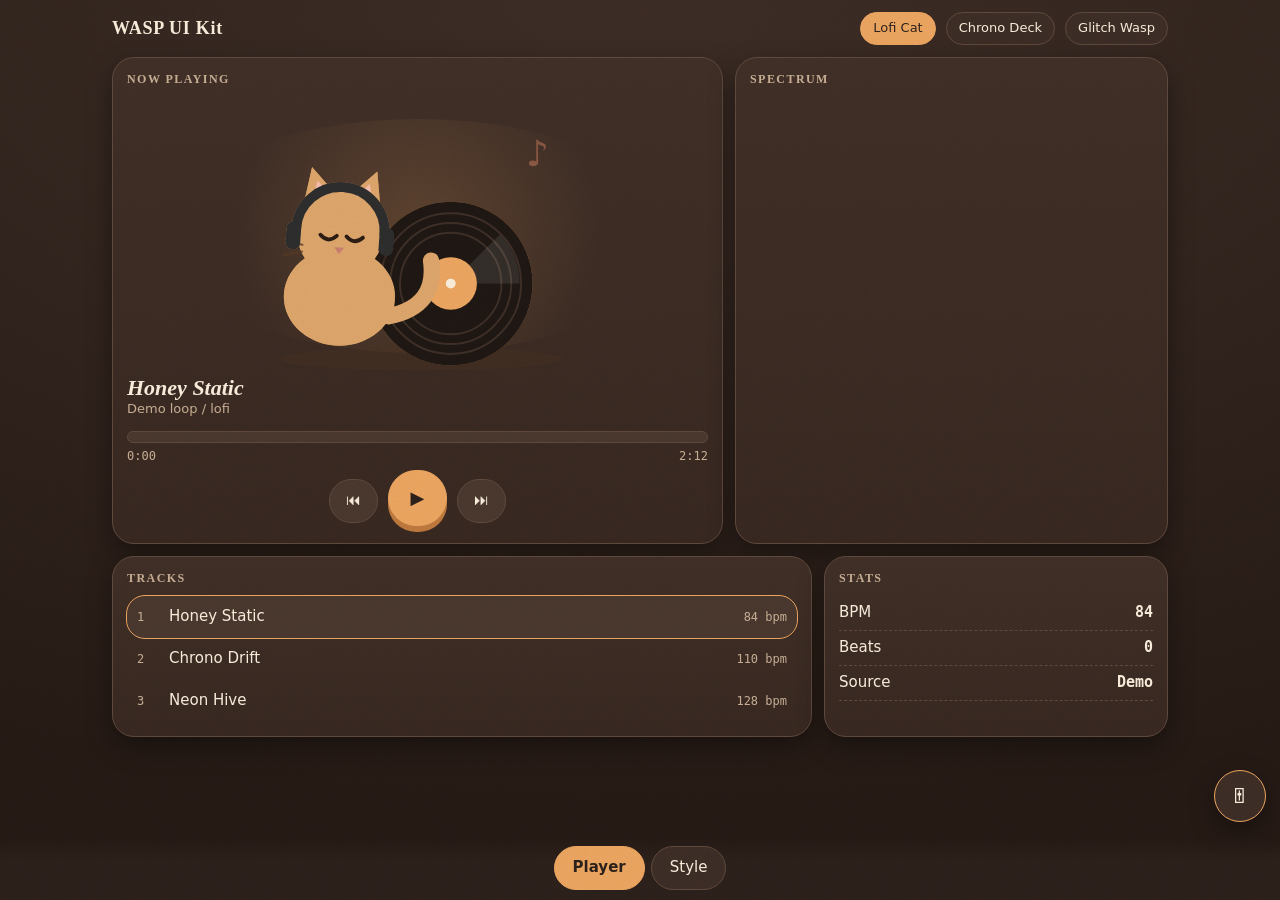
==== index.html @ d4907ed6 "Move demo to repo root" ====
<!doctype html>
<html lang="en" data-theme="lofi">
<head>
<meta charset="utf-8">
<meta name="viewport" content="width=device-width,initial-scale=1">
<title>WASP UI Kit: demo</title>
<link rel="stylesheet" href="src/base.css">
<link rel="stylesheet" href="src/theme-lofi.css">
<link rel="stylesheet" href="src/theme-chrono.css">
<link rel="stylesheet" href="src/theme-wasp.css">
</head>
<body>
<div class="fx-grain"></div><div class="fx-scan"></div>
<div class="app">
  <header class="topbar"><div class="brand">WASP UI Kit</div><div class="row" id="themes"></div></header>
  <main>
    <section class="view active" id="v-player"><div class="grid">
      <div class="card c-now"><h2>Now playing</h2>
        <div class="stage" id="stage" title="Poke it"></div>
        <div class="title" id="title">Honey Static</div><div class="artist" id="artist">&nbsp;</div>
        <div class="progress" id="prog" style="margin-top:12px"><i></i></div>
        <div class="time"><span id="cur">0:00</span><span id="dur">0:00</span></div>
        <div class="row" style="justify-content:center;margin-top:10px">
          <button class="btn" id="prev" aria-label="Previous track">⏮</button>
          <button class="btn btn--primary btn--big" id="play" aria-label="Play or pause">▶</button>
          <button class="btn" id="next" aria-label="Next track">⏭</button>
        </div>
      </div>
      <div class="card c-viz"><h2>Spectrum</h2><div class="bars" id="bars"></div></div>
      <div class="card c-list"><h2>Tracks</h2><ul class="tracks" id="tracks"></ul></div>
      <div class="card c-stats"><h2>Stats</h2>
        <div class="stat"><span>BPM</span><b id="sBpm">–</b></div>
        <div class="stat"><span>Beats</span><b id="sBeats">0</b></div>
        <div class="stat"><span>Source</span><b id="sSrc">Demo</b></div>
      </div>
    </div></section>
    <section class="view" id="v-style"><div class="grid">
      <div class="card c-theme"><h2>Motion</h2>
        <label class="toggle"><input type="checkbox" id="calm"><span></span>Calm mode</label>
        <p class="artist">Tap the mascot on the Player tab to poke it.</p>
      </div>
      <div class="card c-colors"><h2>Accent colors</h2>
        <div class="swatches" id="swatches"></div>
        <div class="row" style="margin-top:12px"><label class="artist" for="pick">Custom accent</label><input type="color" id="pick" value="#b6ff00"></div>
      </div>
    </div></section>
  </main>
</div>
<nav class="nav"><button data-v="player" aria-current="page">Player</button><button data-v="style">Style</button></nav>
<div class="overlay" id="ov">
  <div class="grip"><span>Mixer</span><button class="chip" id="ovx" aria-label="Close mixer">✕</button></div>
  <label class="artist" for="vol">Volume</label><input type="range" id="vol" min="0" max="1" step=".01" value=".8">
  <label class="toggle"><input type="checkbox" id="mute"><span></span>Mute</label>
  <label class="btn" style="display:block;text-align:center;margin-top:8px">Load your own audio<input type="file" id="file" accept="audio/*" class="sr"></label>
</div>
<button class="fab" id="fab" aria-label="Open mixer">🎚</button>
<div class="toast" id="toast" role="status"></div>
<script src="src/sprites.js"></script>
<script src="src/beat.js"></script>
<script src="src/app.js"></script>
</body>
</html>
---- src/base.css ----
/* WASP UI KIT - base.css : tokens, layout, components. Themes only override tokens + flourishes. */
:root{
  --bg:#111; --panel:#1b1b1f; --panel2:#25252b; --ink:#eee; --dim:#9a9aa6; --accent:#b6ff00; --accent2:#ff2bd6; --cyan:#00e5ff;
  --line:#33333b; --radius:12px; --shadow:0 6px 24px rgba(0,0,0,.35); --cat:#d9a066; --ear:#f2b8a8;
  --font-ui:system-ui,-apple-system,"Segoe UI",Roboto,sans-serif; --font-head:var(--font-ui); --font-mono:ui-monospace,Menlo,Consolas,monospace;
  --beat:0; --nod:1; --bpm:100; --grain:0; --scan:0; --speed:1;
}
*{box-sizing:border-box;margin:0}
html,body{height:100%}
body{background:var(--bg);color:var(--ink);font:15px/1.45 var(--font-ui);-webkit-tap-highlight-color:transparent;overflow-x:hidden}
button{font:inherit;color:inherit;cursor:pointer}
.sr{position:absolute;width:1px;height:1px;overflow:hidden;clip:rect(0 0 0 0)}
.fx-grain,.fx-scan{position:fixed;inset:0;pointer-events:none;z-index:50}
.fx-grain{opacity:calc(var(--grain)*.16);background-image:url("data:image/svg+xml;utf8,<svg xmlns='http://www.w3.org/2000/svg' width='140' height='140'><filter id='n'><feTurbulence type='fractalNoise' baseFrequency='.9' numOctaves='2'/></filter><rect width='100%' height='100%' filter='url(%23n)'/></svg>");mix-blend-mode:overlay}
.fx-scan{opacity:var(--scan);background:repeating-linear-gradient(0deg,rgba(0,0,0,.28) 0 1px,transparent 1px 3px)}
.app{max-width:1080px;margin:0 auto;padding:12px 12px 92px;min-height:100%}
.topbar{display:flex;align-items:center;gap:10px;margin-bottom:12px}
.brand{font:700 18px var(--font-head);letter-spacing:.04em;margin-right:auto}
.chip{border:1px solid var(--line);background:var(--panel);padding:6px 12px;border-radius:999px;font-size:13px;transition:transform .15s,background .2s,border-color .2s}
.chip:hover{transform:translateY(-1px)} .chip[aria-pressed=true]{background:var(--accent);color:var(--bg);border-color:var(--accent)}
.view{display:none} .view.active{display:block;animation:viewIn .38s cubic-bezier(.2,.8,.2,1)}
@keyframes viewIn{from{opacity:0;transform:translateY(10px) scale(.99)}to{opacity:1;transform:none}}
.grid{display:grid;gap:12px;grid-template-columns:repeat(12,1fr)}
.card{background:var(--panel);border:1px solid var(--line);border-radius:var(--radius);box-shadow:var(--shadow);padding:14px;position:relative;grid-column:span 12}
.card h2{font:700 12px var(--font-head);letter-spacing:.12em;text-transform:uppercase;color:var(--dim);margin-bottom:10px}
@media(min-width:760px){.c-now{grid-column:span 7}.c-viz{grid-column:span 5}.c-list{grid-column:span 8}.c-stats{grid-column:span 4}.c-theme{grid-column:span 4}.c-colors{grid-column:span 8}}
.stage{display:grid;place-items:center;position:relative}
.stage .mascot{width:min(100%,360px);height:auto;transition:transform .12s ease-out,opacity .3s}
.stage.swap .mascot{opacity:0;transform:scale(.94)}
.stage--big .mascot{width:min(100%,520px)}
.title{font:800 22px var(--font-head);line-height:1.15} .artist{color:var(--dim);font-size:13px}
.row{display:flex;align-items:center;gap:10px;flex-wrap:wrap} .grow{flex:1}
.btn{border:1px solid var(--line);background:var(--panel2);padding:10px 16px;border-radius:var(--radius);transition:transform .12s,box-shadow .12s,background .2s;min-width:46px}
.btn:hover{transform:translateY(-1px)} .btn:active{transform:translateY(1px) scale(.98)}
.btn--primary{background:var(--accent);color:var(--bg);border-color:var(--accent);font-weight:700}
.btn--big{padding:14px 22px;font-size:18px}
.progress{height:10px;background:var(--panel2);border-radius:999px;position:relative;cursor:pointer;border:1px solid var(--line)}
.progress i{position:absolute;inset:0 auto 0 0;width:0;background:var(--accent);border-radius:inherit;box-shadow:0 0 calc(var(--beat)*14px) var(--accent)}
.time{display:flex;justify-content:space-between;color:var(--dim);font:12px var(--font-mono);margin-top:6px}
.bars{display:flex;align-items:flex-end;gap:3px;height:110px}
.bars span{flex:1;background:var(--accent);border-radius:3px 3px 0 0;transform-origin:bottom;transform:scaleY(.08);transition:transform .06s linear;opacity:.9}
.bars span:nth-child(3n){background:var(--accent2)}
.tracks{list-style:none;padding:0} .tracks li{display:flex;gap:10px;align-items:center;padding:10px;border-radius:calc(var(--radius) - 4px);cursor:pointer;transition:background .15s}
.tracks li:hover{background:var(--panel2)} .tracks li.on{background:var(--panel2);outline:1px solid var(--accent)}
.tracks .n{font:12px var(--font-mono);color:var(--dim);width:22px} .tracks .t{flex:1} .tracks .b{font:12px var(--font-mono);color:var(--dim)}
.stat{display:flex;justify-content:space-between;padding:6px 0;border-bottom:1px dashed var(--line)} .stat b{font-family:var(--font-mono)}
.swatches{display:grid;gap:10px;grid-template-columns:repeat(auto-fit,minmax(140px,1fr))}
.swatch{border:2px solid var(--line);border-radius:var(--radius);padding:10px;background:var(--panel2);text-align:left;transition:transform .15s,border-color .2s}
.swatch:hover{transform:translateY(-2px)} .swatch[aria-pressed=true]{border-color:var(--accent)}
.swatch .dots{display:flex;gap:5px;margin-bottom:8px} .swatch .dots i{width:18px;height:18px;border-radius:50%;border:1px solid rgba(255,255,255,.25)}
.toggle{display:flex;align-items:center;gap:10px;padding:8px 0;cursor:pointer;user-select:none}
.toggle input{position:absolute;opacity:0} .toggle span{width:42px;height:24px;border-radius:999px;background:var(--panel2);border:1px solid var(--line);position:relative;transition:background .2s;flex:none}
.toggle span::after{content:"";position:absolute;top:2px;left:2px;width:18px;height:18px;border-radius:50%;background:var(--ink);transition:transform .2s}
.toggle input:checked+span{background:var(--accent)} .toggle input:checked+span::after{transform:translateX(18px);background:var(--bg)}
.toggle input:focus-visible+span{outline:2px solid var(--accent2);outline-offset:2px}
input[type=range]{width:100%;accent-color:var(--accent)} input[type=color]{width:46px;height:34px;border:1px solid var(--line);background:none;border-radius:8px;padding:2px}
.nav{position:fixed;left:0;right:0;bottom:0;display:flex;justify-content:center;gap:6px;padding:10px;background:linear-gradient(transparent,var(--bg) 40%);z-index:20}
.nav button{border:1px solid var(--line);background:var(--panel);padding:10px 18px;border-radius:999px;transition:all .2s} .nav button[aria-current=page]{background:var(--accent);color:var(--bg);border-color:var(--accent);font-weight:700}
.overlay{position:fixed;right:14px;bottom:78px;width:min(280px,calc(100vw - 28px));z-index:30;background:var(--panel);border:1px solid var(--accent);border-radius:var(--radius);box-shadow:var(--shadow),0 0 22px color-mix(in srgb,var(--accent) 35%,transparent);padding:12px;opacity:0;transform:translateY(14px) scale(.95);pointer-events:none;transition:opacity .22s,transform .22s}
.overlay.open{opacity:1;transform:none;pointer-events:auto}
.overlay .grip{cursor:grab;display:flex;justify-content:space-between;align-items:center;margin-bottom:8px;font:700 12px var(--font-head);letter-spacing:.12em;text-transform:uppercase;color:var(--dim);touch-action:none}
.fab{position:fixed;right:14px;bottom:78px;z-index:25;width:52px;height:52px;border-radius:50%;border:1px solid var(--accent);background:var(--panel);font-size:20px;box-shadow:var(--shadow);transition:transform .15s} .fab:active{transform:scale(.92)}
.overlay.open~.fab{opacity:0;pointer-events:none}
.toast{position:fixed;left:50%;top:16px;transform:translate(-50%,-80px);background:var(--accent);color:var(--bg);padding:8px 16px;border-radius:999px;font-weight:700;z-index:60;transition:transform .3s}
.toast.show{transform:translate(-50%,0)}
.fx-p{position:fixed;pointer-events:none;z-index:70;font-size:20px;color:var(--accent);animation:fxFloat .85s ease-out forwards;text-shadow:0 0 8px var(--accent)}
@keyframes fxFloat{from{opacity:1;transform:translate(-50%,-50%) scale(.6)}to{opacity:0;transform:translate(calc(-50% + var(--dx)),calc(-50% + var(--dy))) scale(1.3) rotate(var(--rot))}}
@keyframes spin{to{transform:rotate(360deg)}}
@keyframes wag{0%,100%{transform:rotate(-8deg)}50%{transform:rotate(12deg)}}
/* motion that follows the beat. Every theme can restyle these hooks. */
body.playing [data-part=record],body.playing [data-part=disc]{animation:spin calc(60s / var(--bpm) * 2 / var(--speed)) linear infinite}
body.playing [data-part=gear]{animation:spin 2.4s linear infinite reverse}
[data-part=head]{transform:rotate(calc(var(--nod)*4deg)) translateY(calc(var(--beat)*-2px));transition:transform .14s}
body.playing [data-part=tail]{animation:wag calc(60s / var(--bpm) * 2) ease-in-out infinite}
[data-part=note]{opacity:calc(.25 + var(--beat)*.75);transform:translateY(calc(var(--beat)*-6px));transition:transform .12s}
.mascot{filter:drop-shadow(0 0 calc(var(--beat)*10px) color-mix(in srgb,var(--accent) 60%,transparent))}
/* pixel wasp wing frames */
.w1,.w2{animation:none} .w2{display:none} body.playing .w1{animation:wA .22s steps(1) infinite} body.playing .w2{display:block;animation:wB .22s steps(1) infinite}
@keyframes wA{0%{opacity:1}50%{opacity:0}} @keyframes wB{0%{opacity:0}50%{opacity:1}}
@media (prefers-reduced-motion:reduce),(max-width:0){*{animation-duration:.001s!important;transition-duration:.001s!important}}
body.calm *,body.calm *::before,body.calm *::after{animation-duration:.001s!important;animation-iteration-count:1!important}

/* fixes */
.toggle{position:relative}
.toggle input:checked+span{background:var(--accent)}
---- src/theme-lofi.css ----
/* THEME: Lofi Record Cat - warm paper, soft round cards, a cat that nods to the beat */
[data-theme=lofi]{
  --bg:#2a1f1a; --panel:#3a2b24; --panel2:#46352c; --ink:#f6ead7; --dim:#c3a98f; --accent:#e8a05c; --accent2:#ff8f7a; --line:#5b463a;
  --radius:22px; --grain:1; --scan:0; --cat:#d9a066; --ear:#f2b8a8;
  --font-head:Georgia,"Iowan Old Style","Times New Roman",serif;
  --shadow:0 10px 26px rgba(0,0,0,.38);
}
[data-theme=lofi] body{background:radial-gradient(120% 90% at 50% 0,#3a2b24,#241914)}
[data-theme=lofi] .card{background:linear-gradient(180deg,#3d2d25,#35261f)}
[data-theme=lofi] .btn,[data-theme=lofi] .chip,[data-theme=lofi] .nav button{border-radius:999px}
[data-theme=lofi] .btn--primary{box-shadow:0 6px 0 #b9733a;transform:translateY(-3px)} [data-theme=lofi] .btn--primary:active{box-shadow:0 2px 0 #b9733a;transform:translateY(1px)}
[data-theme=lofi] .progress{height:12px} [data-theme=lofi] .progress i{background:linear-gradient(90deg,#e8a05c,#ff8f7a)}
[data-theme=lofi] .bars span{border-radius:999px;background:#e8a05c} [data-theme=lofi] .bars span:nth-child(3n){background:#ff8f7a}
[data-theme=lofi] .title{font-style:italic}
[data-theme=lofi] .stage::before{content:"";position:absolute;inset:8% 6%;border-radius:50%;background:radial-gradient(circle,rgba(232,160,92,.18),transparent 65%);transform:scale(calc(1 + var(--beat)*.08))}
---- src/theme-chrono.css ----
/* THEME: Chrono Gamer - early-2000s mechanical: bevels, title bars, LCD, click-down buttons */
[data-theme=chrono]{
  --bg:#0b8a92; --panel:#c0c0c0; --panel2:#d8d8d8; --ink:#101010; --dim:#4a4a4a; --accent:#000080; --accent2:#c42b2b; --line:#7a7a7a;
  --radius:0px; --grain:0; --scan:.35;
  --font-ui:Tahoma,Verdana,"Segoe UI",sans-serif; --font-head:Tahoma,Verdana,sans-serif; --shadow:none;
}
[data-theme=chrono] body{background:linear-gradient(180deg,#14a0a6,#05505e)}
[data-theme=chrono] .card{border:2px solid;border-color:#fff #404040 #404040 #fff;box-shadow:inset -1px -1px #808080,inset 1px 1px #dfdfdf;padding-top:34px}
[data-theme=chrono] .card h2{position:absolute;left:3px;right:3px;top:3px;margin:0;padding:3px 8px;color:#fff;background:linear-gradient(90deg,#000080,#1084d0);font-size:12px;letter-spacing:.05em}
[data-theme=chrono] .btn,[data-theme=chrono] .chip,[data-theme=chrono] .nav button{background:#c0c0c0;border:2px solid;border-color:#fff #404040 #404040 #fff;border-radius:0;color:#101010;box-shadow:inset -1px -1px #808080}
[data-theme=chrono] .btn:active,[data-theme=chrono] .chip:active,[data-theme=chrono] .nav button:active,[data-theme=chrono] .chip[aria-pressed=true]{border-color:#404040 #fff #fff #404040;box-shadow:inset 1px 1px #808080;transform:translateY(1px)}
[data-theme=chrono] .btn--primary,[data-theme=chrono] .nav button[aria-current=page]{background:#000080;color:#fff;border-color:#8080ff #000040 #000040 #8080ff}
[data-theme=chrono] .chip[aria-pressed=true]{background:#000080;color:#fff}
[data-theme=chrono] .progress{height:16px;border:2px solid;border-color:#404040 #fff #fff #404040;background:#fff;border-radius:0} [data-theme=chrono] .progress i{background:repeating-linear-gradient(90deg,#000080 0 8px,#fff 8px 10px);box-shadow:none}
[data-theme=chrono] .bars span{background:#18b04a;border-radius:0;outline:1px solid #0a5a24} [data-theme=chrono] .bars span:nth-child(3n){background:#e6d200}
[data-theme=chrono] .bars{background:#000;padding:6px;border:2px solid;border-color:#404040 #fff #fff #404040}
[data-theme=chrono] .tracks li.on{background:#000080;color:#fff;outline:0} [data-theme=chrono] .tracks li:hover{background:#d0d0ff;color:#000}
[data-theme=chrono] .toggle span{border-radius:0;border:2px solid;border-color:#404040 #fff #fff #404040;background:#fff} [data-theme=chrono] .toggle span::after{border-radius:0;background:#808080}
[data-theme=chrono] .toggle input:checked+span{background:#18b04a}
[data-theme=chrono] .overlay{border:2px solid;border-color:#fff #404040 #404040 #fff;border-radius:0;background:#c0c0c0;box-shadow:4px 4px 0 rgba(0,0,0,.4)}
[data-theme=chrono] .fab{border-radius:0;background:#c0c0c0;border:2px solid;border-color:#fff #404040 #404040 #fff}
[data-theme=chrono] .time,[data-theme=chrono] .stat b{font-family:"Courier New",monospace}
[data-theme=chrono] .nav{background:linear-gradient(transparent,#05505e 40%)}
[data-theme=chrono] .toast{border-radius:0;background:#ffffe1;color:#000;border:1px solid #000}
---- src/theme-wasp.css ----
/* THEME: Glitch Cyber Wasp - black glass, acid green, magenta glitch, hovering pixel wasp */
[data-theme=wasp]{
  --bg:#07070b; --panel:#0e0f16; --panel2:#151724; --ink:#e9ffd2; --dim:#7d8a9a; --accent:#b6ff00; --accent2:#ff2bd6; --cyan:#00e5ff; --line:#27304a;
  --radius:2px; --grain:0; --scan:.5; --font-ui:"Courier New",ui-monospace,Menlo,monospace; --font-head:"Courier New",ui-monospace,monospace; --shadow:0 0 22px rgba(182,255,0,.08);
}
[data-theme=wasp] .card{clip-path:polygon(0 0,calc(100% - 16px) 0,100% 16px,100% 100%,16px 100%,0 calc(100% - 16px));border-color:#27304a;background:linear-gradient(135deg,#0e0f16,#10131f)}
[data-theme=wasp] .card::before{content:"";position:absolute;inset:0;border:1px solid color-mix(in srgb,var(--accent) 40%,transparent);clip-path:inherit;pointer-events:none}
[data-theme=wasp] .btn,[data-theme=wasp] .chip,[data-theme=wasp] .nav button{border-radius:0;clip-path:polygon(0 0,calc(100% - 8px) 0,100% 8px,100% 100%,8px 100%,0 calc(100% - 8px));border-color:var(--accent);background:transparent;color:var(--accent);text-transform:uppercase;letter-spacing:.06em}
[data-theme=wasp] .btn:hover,[data-theme=wasp] .chip:hover{background:var(--accent);color:#000;animation:jitter .25s steps(2) 2}
[data-theme=wasp] .btn--primary,[data-theme=wasp] .chip[aria-pressed=true],[data-theme=wasp] .nav button[aria-current=page]{background:var(--accent);color:#000}
[data-theme=wasp] .progress{border-radius:0;height:8px;background:#151724;border-color:#27304a} [data-theme=wasp] .progress i{border-radius:0;background:linear-gradient(90deg,var(--accent),var(--cyan))}
[data-theme=wasp] .bars span{border-radius:0;background:var(--accent)} [data-theme=wasp] .bars span:nth-child(3n){background:var(--accent2)} [data-theme=wasp] .bars span:nth-child(5n){background:var(--cyan)}
[data-theme=wasp] .title{text-transform:uppercase;letter-spacing:.06em;position:relative}
[data-theme=wasp] body.glitch .title,[data-theme=wasp] body.glitch .brand{animation:gl .18s steps(2) 1;text-shadow:2px 0 var(--accent2),-2px 0 var(--cyan)}
[data-theme=wasp] .swatch,[data-theme=wasp] .overlay,[data-theme=wasp] .fab{border-radius:0} [data-theme=wasp] .toggle span,[data-theme=wasp] .toggle span::after{border-radius:0}
[data-theme=wasp] .stage .mascot{image-rendering:pixelated;animation:hover 2.4s ease-in-out infinite;filter:drop-shadow(0 0 calc(4px + var(--beat)*14px) var(--accent))}
[data-theme=wasp] [data-part=ghost-a],[data-theme=wasp] [data-part=ghost-b]{opacity:calc(var(--beat)*.9)}
[data-theme=wasp] .stage::after{content:"";position:absolute;left:18%;right:18%;bottom:6%;height:12px;border-radius:50%;background:radial-gradient(var(--accent),transparent 70%);opacity:.25;transform:scaleX(calc(1 - var(--beat)*.2))}
[data-theme=wasp] .toast{border-radius:0}
@keyframes hover{0%,100%{transform:translateY(0)}50%{transform:translateY(-8px)}}
@keyframes jitter{0%{transform:translate(1px,0)}50%{transform:translate(-1px,1px)}100%{transform:none}}
@keyframes gl{0%{clip-path:inset(0 0 60% 0);transform:translateX(-3px)}50%{clip-path:inset(40% 0 20% 0);transform:translateX(3px)}100%{clip-path:inset(0);transform:none}}
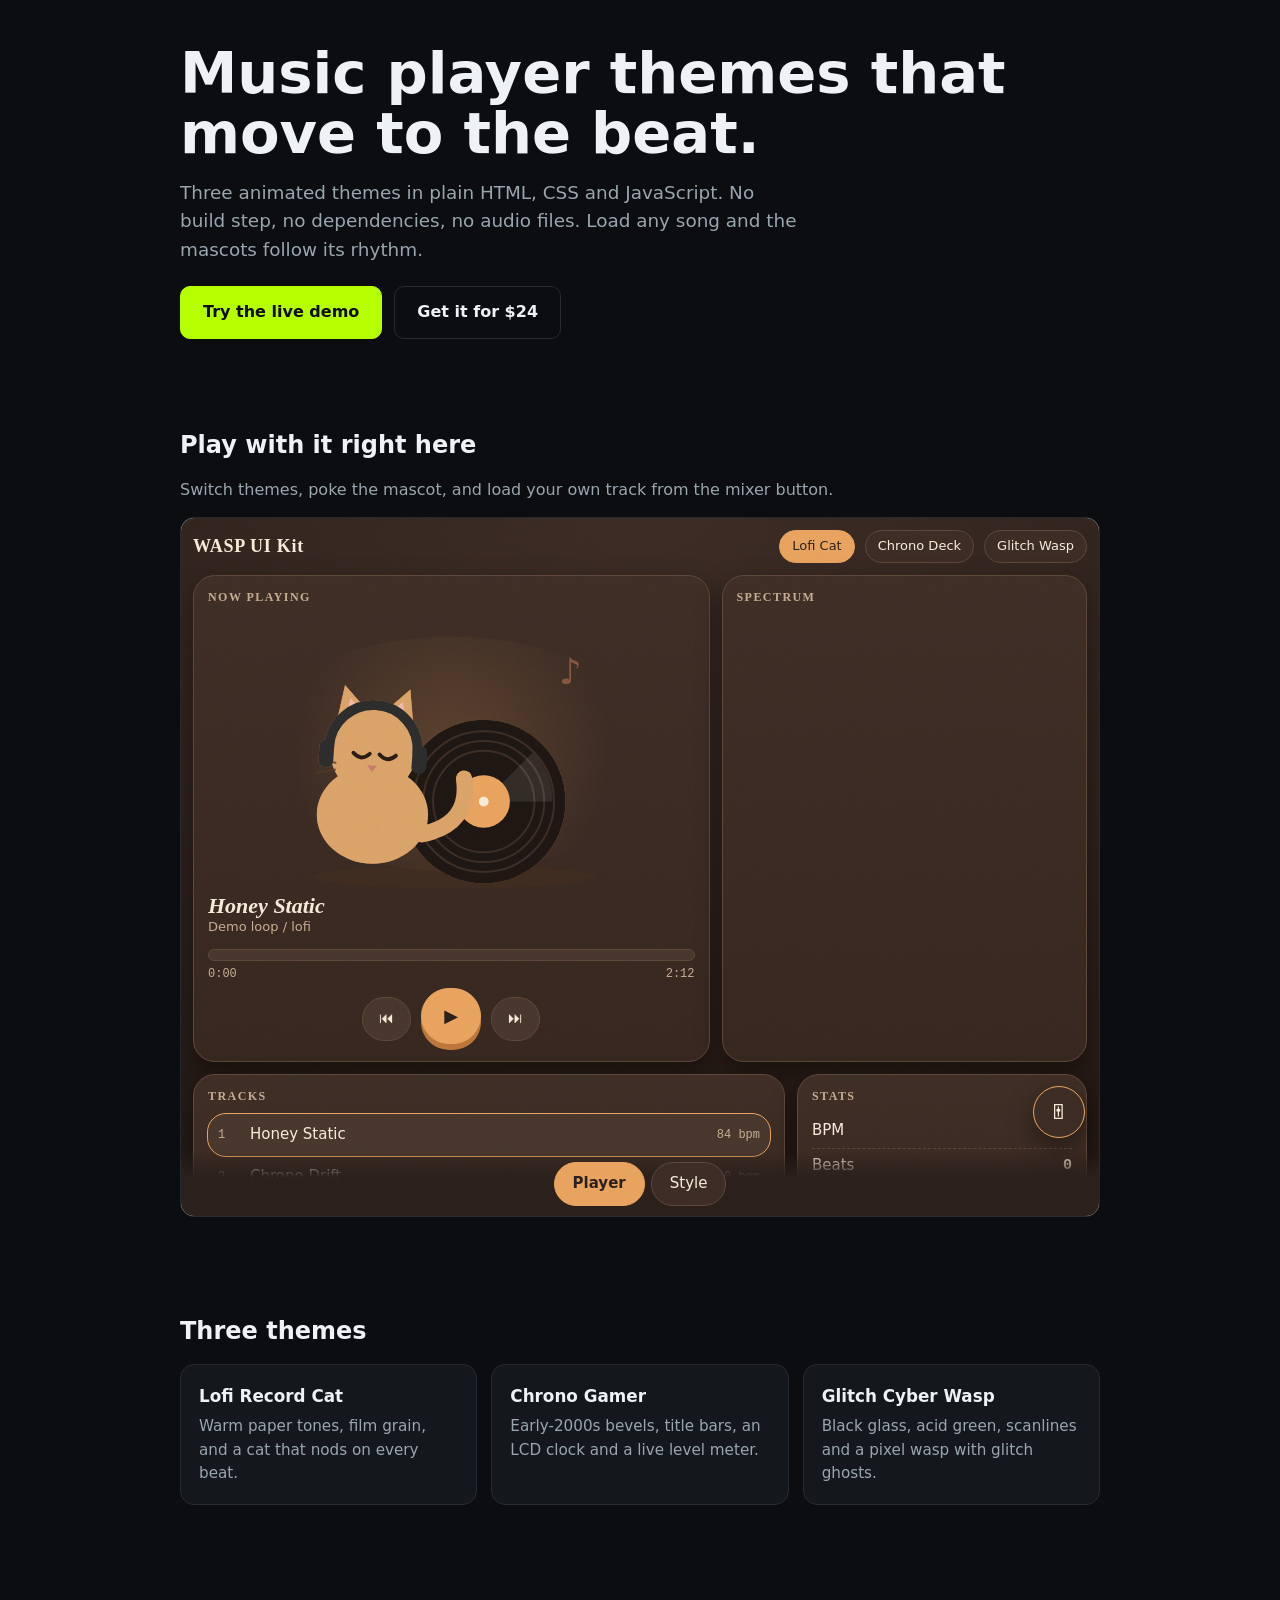
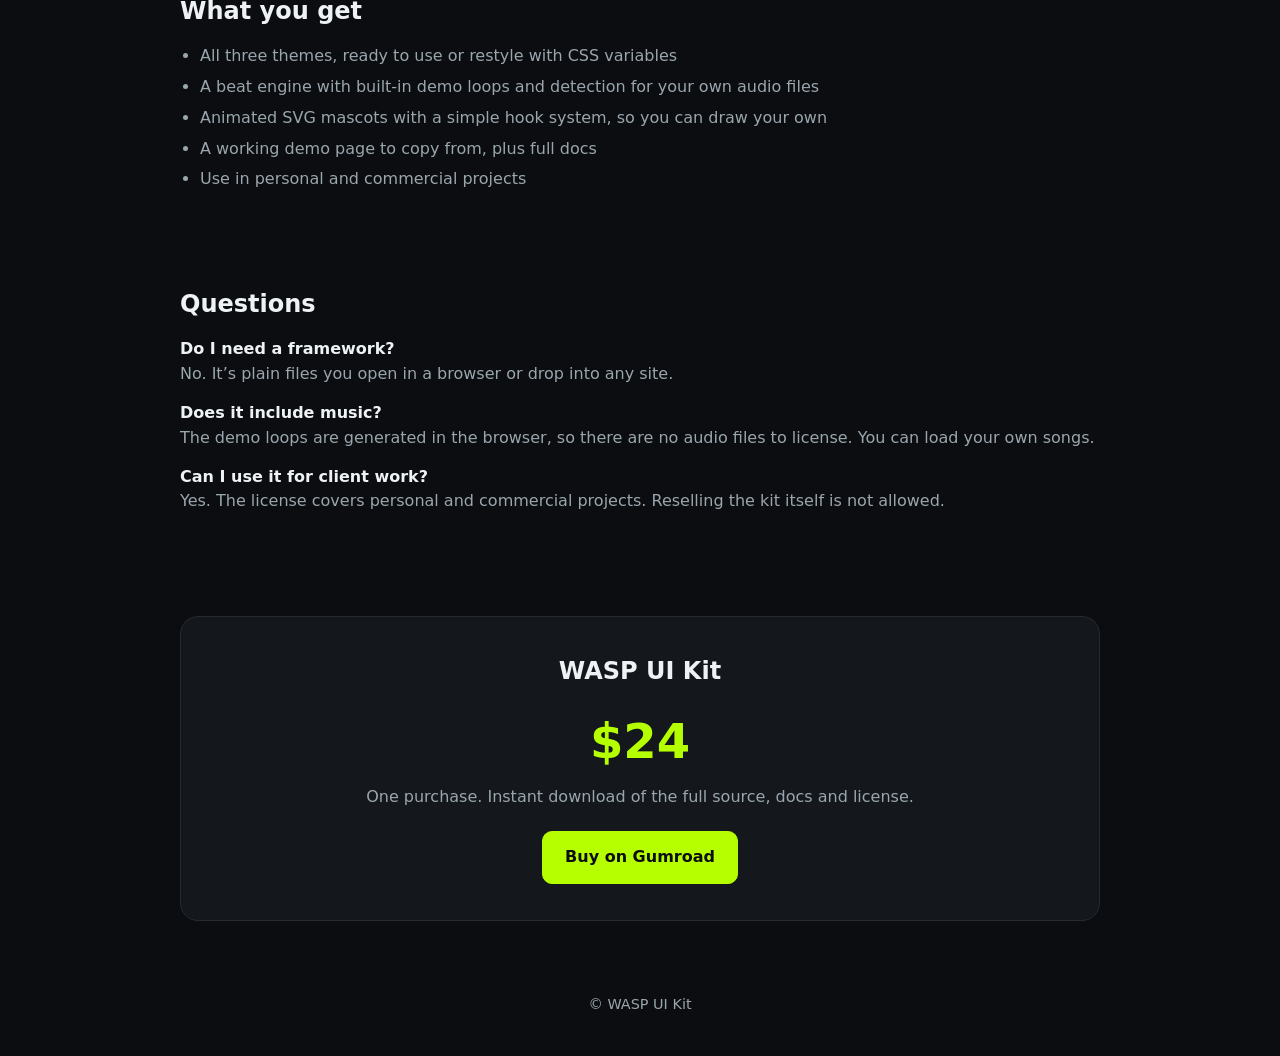
==== commit e53155cd: "Add landing page" ====
--- a/index.html
+++ b/index.html
@@ -1,62 +1,92 @@
 <!doctype html>
-<html lang="en" data-theme="lofi">
+<html lang="en">
 <head>
 <meta charset="utf-8">
 <meta name="viewport" content="width=device-width,initial-scale=1">
-<title>WASP UI Kit: demo</title>
-<link rel="stylesheet" href="src/base.css">
-<link rel="stylesheet" href="src/theme-lofi.css">
-<link rel="stylesheet" href="src/theme-chrono.css">
-<link rel="stylesheet" href="src/theme-wasp.css">
+<title>WASP UI Kit: animated music player themes</title>
+<meta name="description" content="Three animated, beat-synced music player themes in plain HTML, CSS and JavaScript. No build step, no dependencies.">
+<style>
+:root{--bg:#0b0d10;--panel:#14181d;--ink:#eef2f4;--dim:#9aa6ad;--acc:#b6ff00;--line:#242b33;color-scheme:dark}
+*{box-sizing:border-box}
+body{margin:0;background:var(--bg);color:var(--ink);font:16px/1.55 system-ui,-apple-system,"Segoe UI",Roboto,sans-serif}
+.w{max-width:960px;margin:0 auto;padding:0 20px}
+section{padding:44px 0}
+h1{font-size:clamp(2.2rem,8vw,3.6rem);line-height:1.05;margin:0 0 14px}
+h2{font-size:1.5rem;margin:0 0 14px}
+p{margin:0 0 14px;color:var(--dim)}
+.lead{font-size:1.15rem;max-width:620px}
+.btns{display:flex;flex-wrap:wrap;gap:12px;margin-top:22px}
+.btn{display:inline-block;padding:13px 22px;border-radius:10px;font-weight:700;text-decoration:none;border:1px solid var(--line);color:var(--ink)}
+.btn.go{background:var(--acc);color:#0b0d10;border-color:var(--acc)}
+.frame{width:100%;height:700px;border:1px solid var(--line);border-radius:14px;background:var(--panel)}
+.grid{display:grid;gap:14px;grid-template-columns:repeat(auto-fit,minmax(230px,1fr))}
+.card{background:var(--panel);border:1px solid var(--line);border-radius:14px;padding:18px}
+.card h3{margin:0 0 6px;font-size:1.05rem}
+.card p{margin:0;font-size:.95rem}
+ul{margin:0;padding-left:20px;color:var(--dim)}
+li{margin:6px 0}
+.buy{text-align:center;background:var(--panel);border:1px solid var(--line);border-radius:18px;padding:36px 20px}
+.price{font-size:3rem;font-weight:800;color:var(--acc);margin:6px 0}
+footer{padding:28px 0 40px;text-align:center;color:var(--dim);font-size:.9rem}
+</style>
 </head>
 <body>
-<div class="fx-grain"></div><div class="fx-scan"></div>
-<div class="app">
-  <header class="topbar"><div class="brand">WASP UI Kit</div><div class="row" id="themes"></div></header>
-  <main>
-    <section class="view active" id="v-player"><div class="grid">
-      <div class="card c-now"><h2>Now playing</h2>
-        <div class="stage" id="stage" title="Poke it"></div>
-        <div class="title" id="title">Honey Static</div><div class="artist" id="artist">&nbsp;</div>
-        <div class="progress" id="prog" style="margin-top:12px"><i></i></div>
-        <div class="time"><span id="cur">0:00</span><span id="dur">0:00</span></div>
-        <div class="row" style="justify-content:center;margin-top:10px">
-          <button class="btn" id="prev" aria-label="Previous track">⏮</button>
-          <button class="btn btn--primary btn--big" id="play" aria-label="Play or pause">▶</button>
-          <button class="btn" id="next" aria-label="Next track">⏭</button>
-        </div>
-      </div>
-      <div class="card c-viz"><h2>Spectrum</h2><div class="bars" id="bars"></div></div>
-      <div class="card c-list"><h2>Tracks</h2><ul class="tracks" id="tracks"></ul></div>
-      <div class="card c-stats"><h2>Stats</h2>
-        <div class="stat"><span>BPM</span><b id="sBpm">–</b></div>
-        <div class="stat"><span>Beats</span><b id="sBeats">0</b></div>
-        <div class="stat"><span>Source</span><b id="sSrc">Demo</b></div>
-      </div>
-    </div></section>
-    <section class="view" id="v-style"><div class="grid">
-      <div class="card c-theme"><h2>Motion</h2>
-        <label class="toggle"><input type="checkbox" id="calm"><span></span>Calm mode</label>
-        <p class="artist">Tap the mascot on the Player tab to poke it.</p>
-      </div>
-      <div class="card c-colors"><h2>Accent colors</h2>
-        <div class="swatches" id="swatches"></div>
-        <div class="row" style="margin-top:12px"><label class="artist" for="pick">Custom accent</label><input type="color" id="pick" value="#b6ff00"></div>
-      </div>
-    </div></section>
-  </main>
+<div class="w">
+
+<section>
+  <h1>Music player themes that move to the beat.</h1>
+  <p class="lead">Three animated themes in plain HTML, CSS and JavaScript. No build step, no dependencies, no audio files. Load any song and the mascots follow its rhythm.</p>
+  <div class="btns">
+    <a class="btn go" href="#demo">Try the live demo</a>
+    <a class="btn" href="#buy">Get it for $24</a>
+  </div>
+</section>
+
+<section id="demo">
+  <h2>Play with it right here</h2>
+  <p>Switch themes, poke the mascot, and load your own track from the mixer button.</p>
+  <iframe class="frame" src="demo.html" title="WASP UI Kit live demo" allow="autoplay" loading="lazy"></iframe>
+</section>
+
+<section>
+  <h2>Three themes</h2>
+  <div class="grid">
+    <div class="card"><h3>Lofi Record Cat</h3><p>Warm paper tones, film grain, and a cat that nods on every beat.</p></div>
+    <div class="card"><h3>Chrono Gamer</h3><p>Early-2000s bevels, title bars, an LCD clock and a live level meter.</p></div>
+    <div class="card"><h3>Glitch Cyber Wasp</h3><p>Black glass, acid green, scanlines and a pixel wasp with glitch ghosts.</p></div>
+  </div>
+</section>
+
+<section>
+  <h2>What you get</h2>
+  <ul>
+    <li>All three themes, ready to use or restyle with CSS variables</li>
+    <li>A beat engine with built-in demo loops and detection for your own audio files</li>
+    <li>Animated SVG mascots with a simple hook system, so you can draw your own</li>
+    <li>A working demo page to copy from, plus full docs</li>
+    <li>Use in personal and commercial projects</li>
+  </ul>
+</section>
+
+<section>
+  <h2>Questions</h2>
+  <p><b style="color:var(--ink)">Do I need a framework?</b><br>No. It’s plain files you open in a browser or drop into any site.</p>
+  <p><b style="color:var(--ink)">Does it include music?</b><br>The demo loops are generated in the browser, so there are no audio files to license. You can load your own songs.</p>
+  <p><b style="color:var(--ink)">Can I use it for client work?</b><br>Yes. The license covers personal and commercial projects. Reselling the kit itself is not allowed.</p>
+</section>
+
+<section id="buy">
+  <div class="buy">
+    <h2>WASP UI Kit</h2>
+    <div class="price">$24</div>
+    <p>One purchase. Instant download of the full source, docs and license.</p>
+    <div class="btns" style="justify-content:center">
+      <a class="btn go" href="https://YOUR-NAME.gumroad.com/l/YOUR-PRODUCT">Buy on Gumroad</a>
+    </div>
+  </div>
+</section>
+
 </div>
-<nav class="nav"><button data-v="player" aria-current="page">Player</button><button data-v="style">Style</button></nav>
-<div class="overlay" id="ov">
-  <div class="grip"><span>Mixer</span><button class="chip" id="ovx" aria-label="Close mixer">✕</button></div>
-  <label class="artist" for="vol">Volume</label><input type="range" id="vol" min="0" max="1" step=".01" value=".8">
-  <label class="toggle"><input type="checkbox" id="mute"><span></span>Mute</label>
-  <label class="btn" style="display:block;text-align:center;margin-top:8px">Load your own audio<input type="file" id="file" accept="audio/*" class="sr"></label>
-</div>
-<button class="fab" id="fab" aria-label="Open mixer">🎚</button>
-<div class="toast" id="toast" role="status"></div>
-<script src="src/sprites.js"></script>
-<script src="src/beat.js"></script>
-<script src="src/app.js"></script>
+<footer>© WASP UI Kit</footer>
 </body>
 </html>
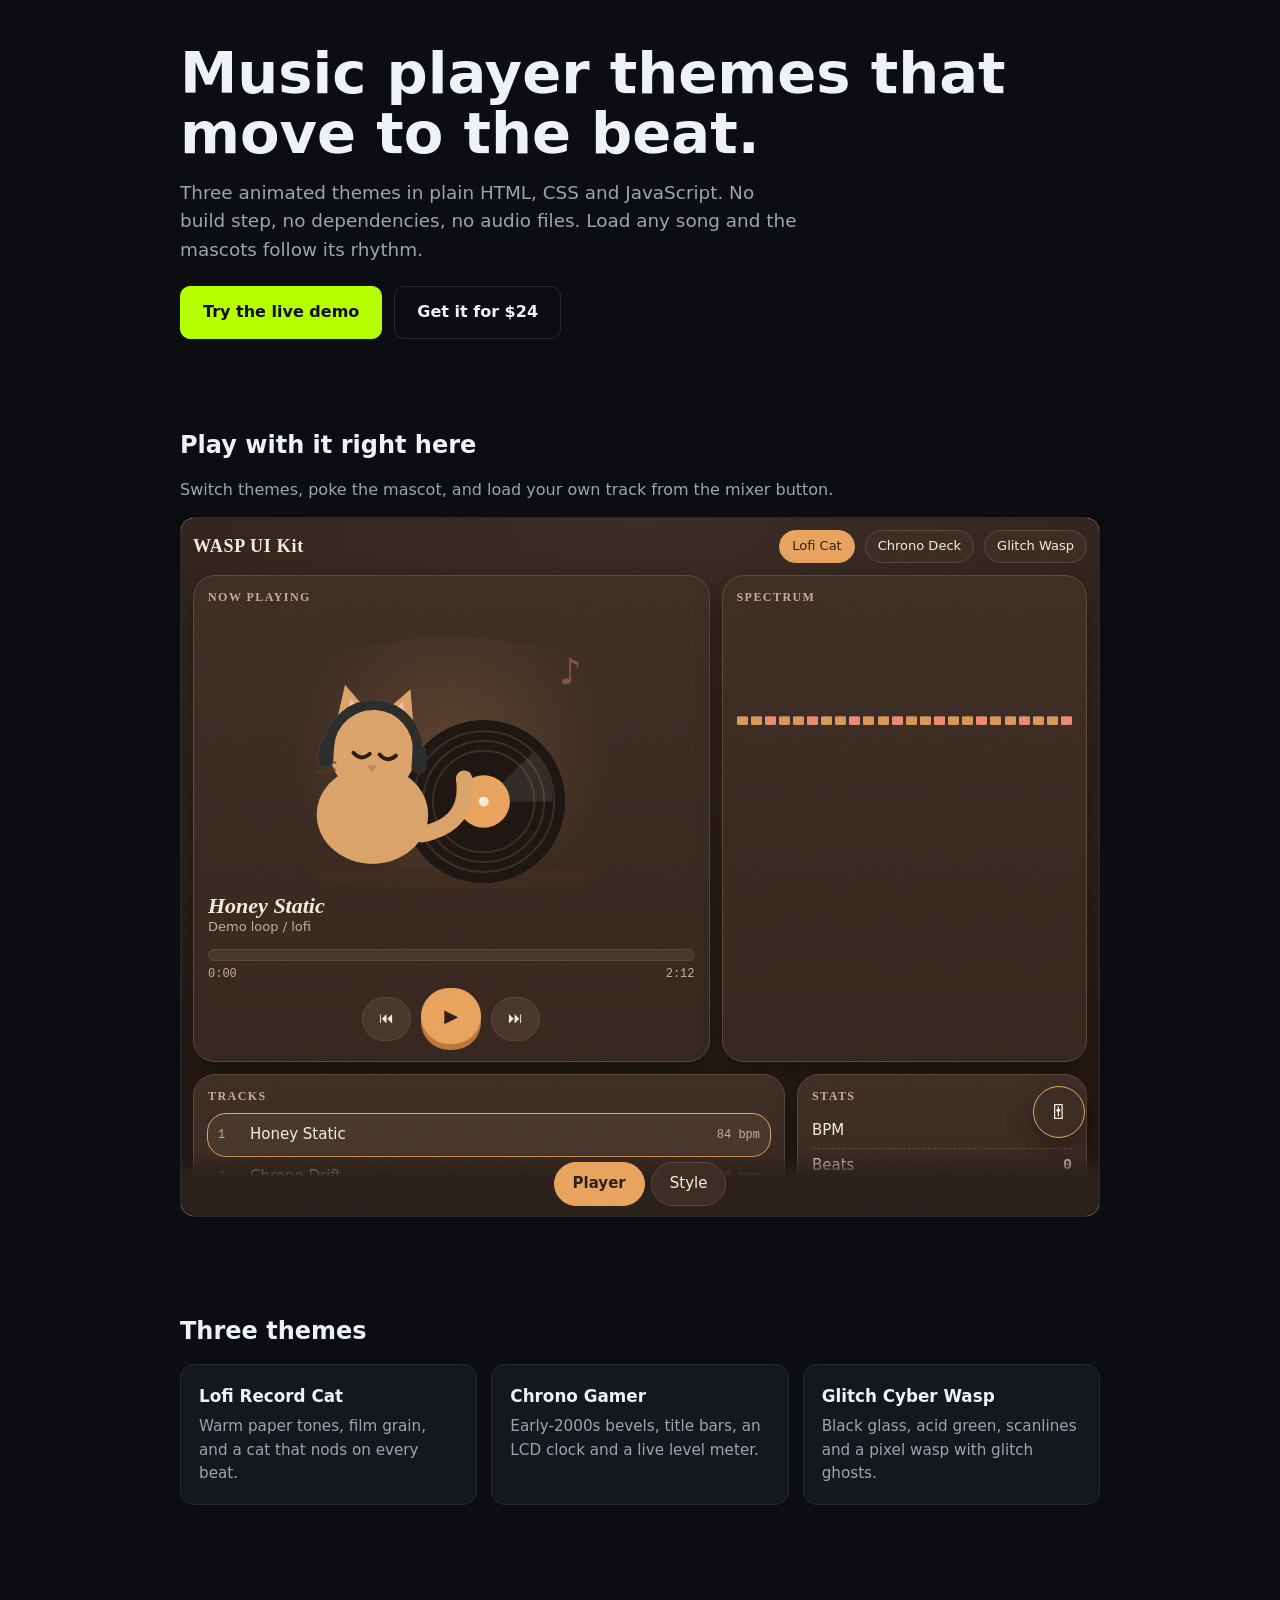
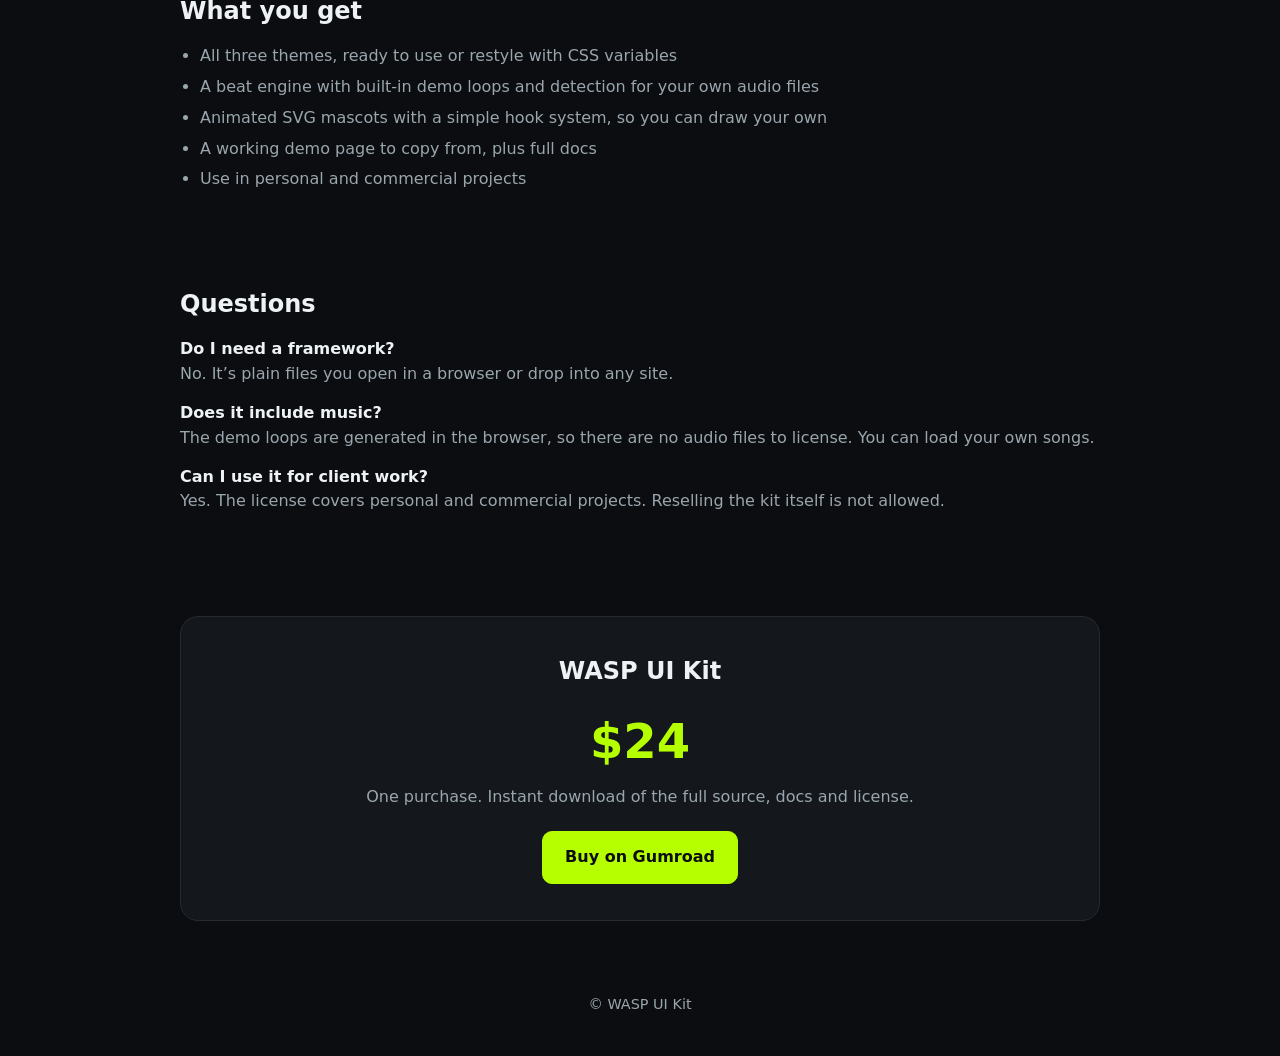
==== commit 2839cd28: "Add Gumroad link" ====
--- a/index.html
+++ b/index.html
@@ -81,7 +81,7 @@
     <div class="price">$24</div>
     <p>One purchase. Instant download of the full source, docs and license.</p>
     <div class="btns" style="justify-content:center">
-      <a class="btn go" href="https://YOUR-NAME.gumroad.com/l/YOUR-PRODUCT">Buy on Gumroad</a>
+      <a class="btn go" href="https://simiyuwafula.gumroad.com/l/wfhvif">Buy on Gumroad</a>
     </div>
   </div>
 </section>
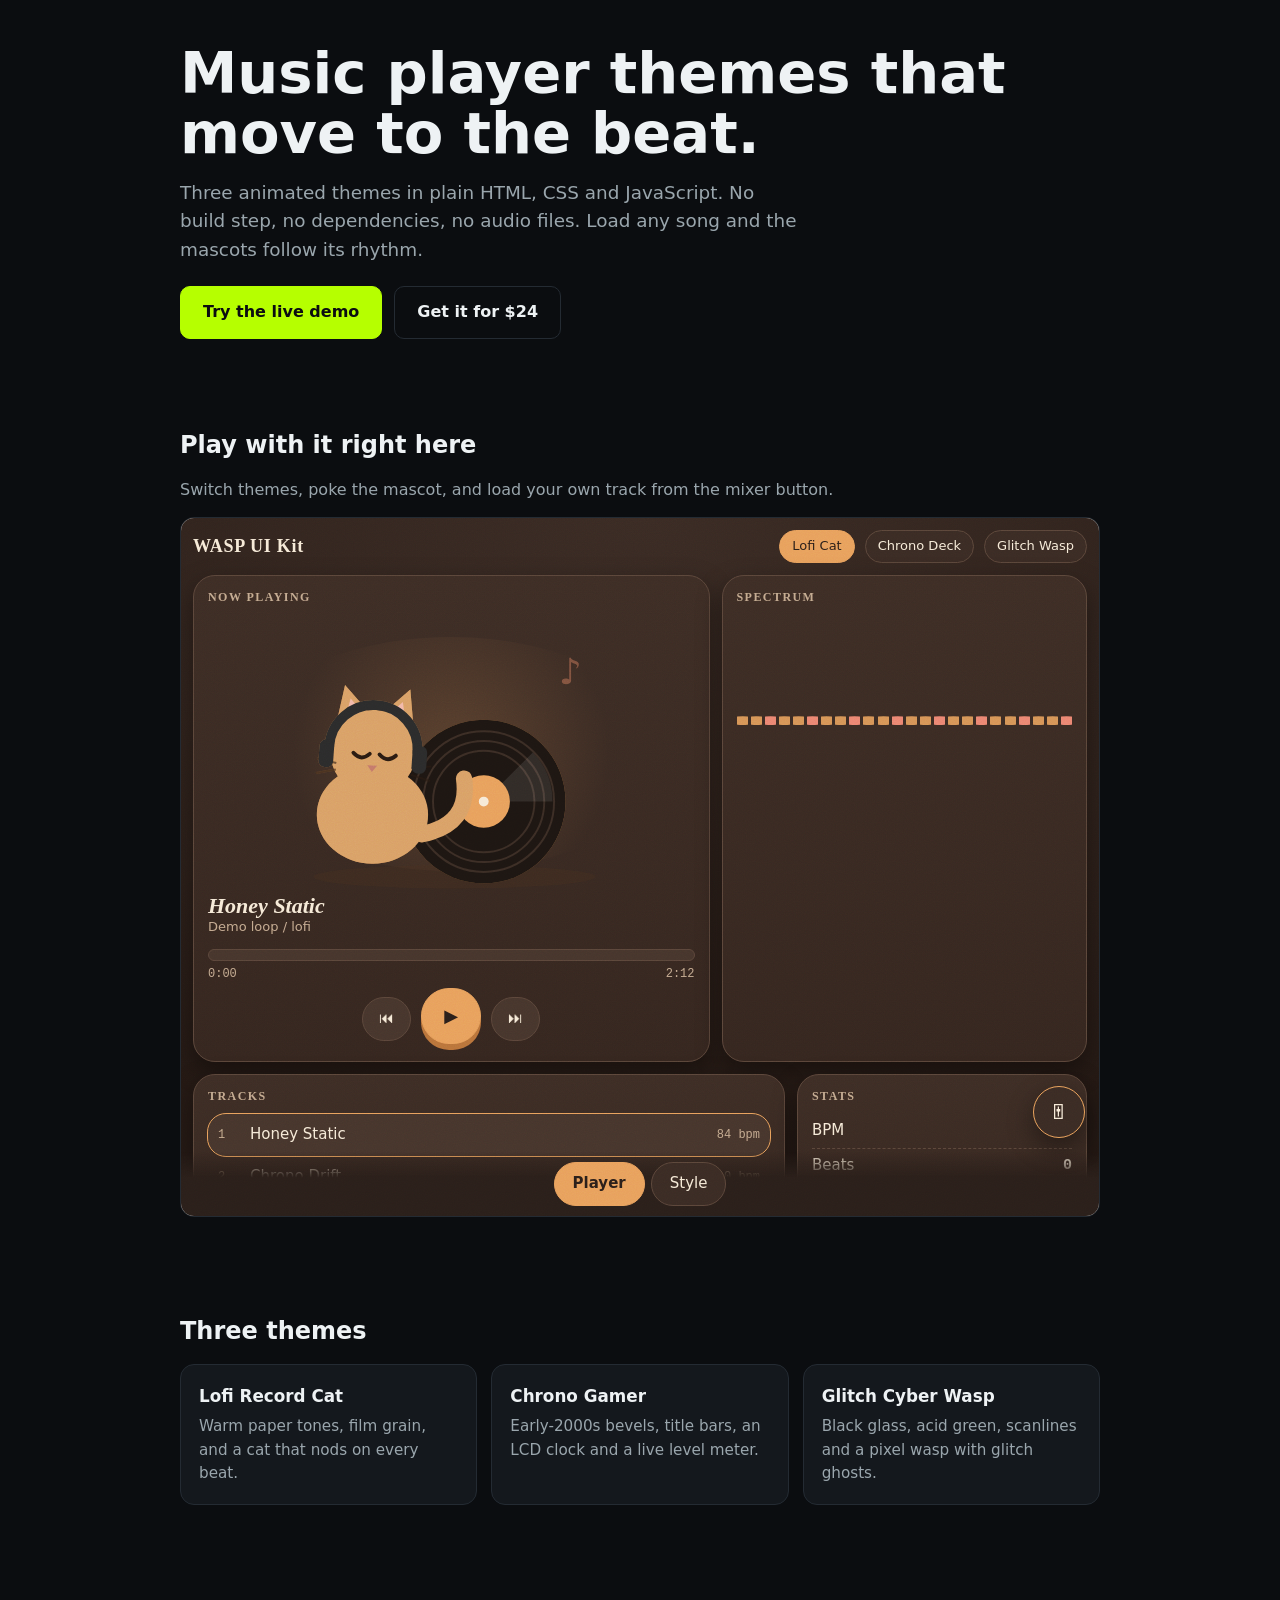
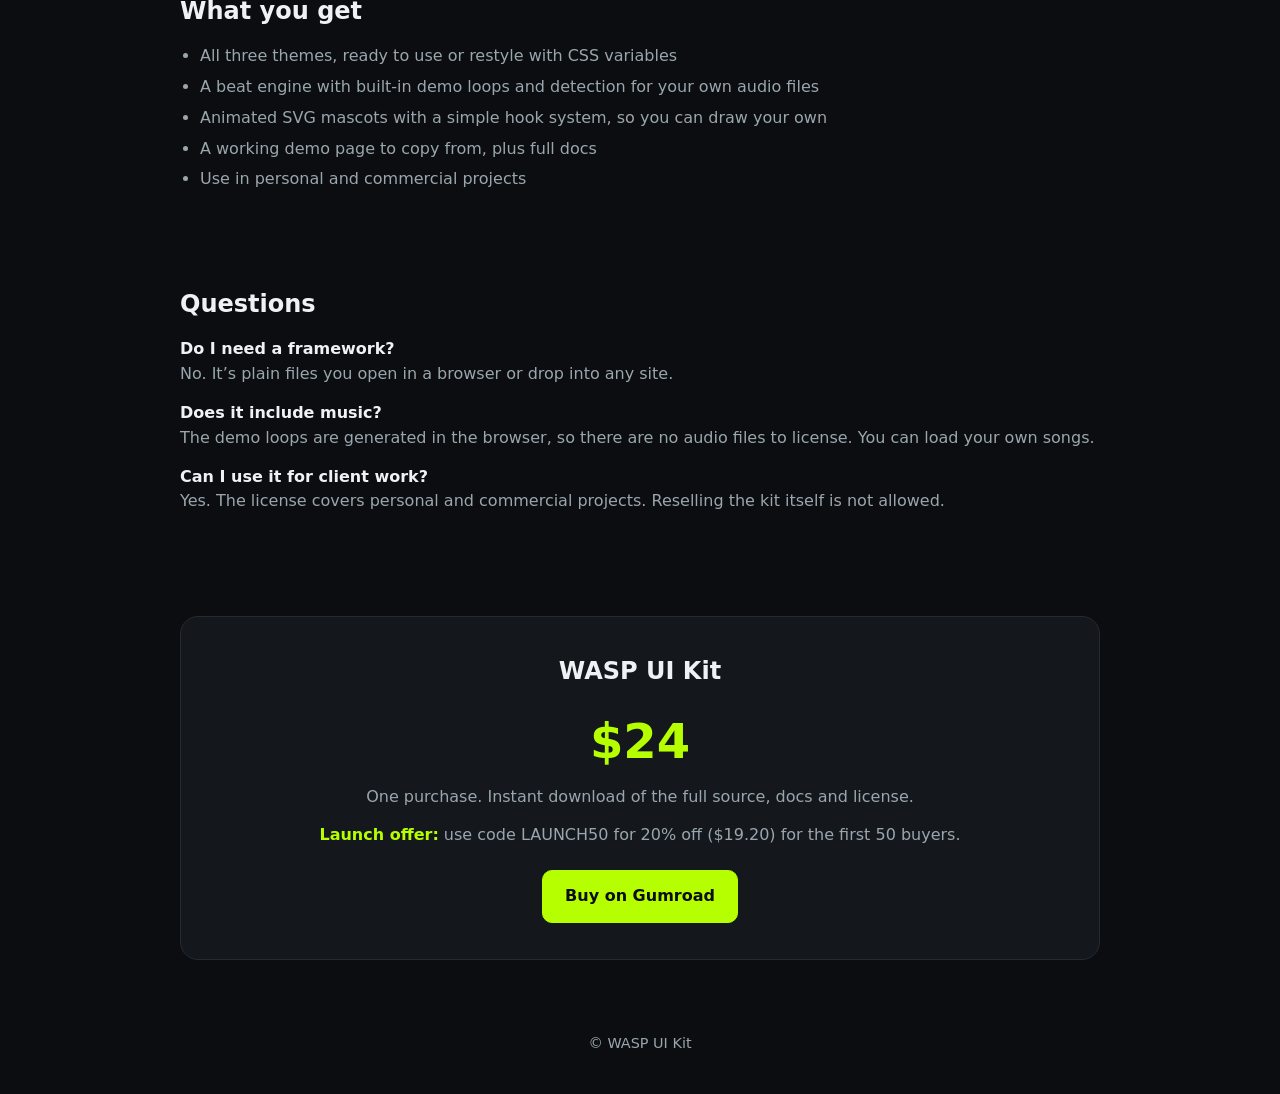
==== commit 80eed69c: "Add launch offer" ====
--- a/index.html
+++ b/index.html
@@ -80,6 +80,7 @@
     <h2>WASP UI Kit</h2>
     <div class="price">$24</div>
     <p>One purchase. Instant download of the full source, docs and license.</p>
+    <p><b style="color:var(--acc)">Launch offer:</b> use code LAUNCH50 for 20% off ($19.20) for the first 50 buyers.</p>
     <div class="btns" style="justify-content:center">
       <a class="btn go" href="https://simiyuwafula.gumroad.com/l/wfhvif">Buy on Gumroad</a>
     </div>
